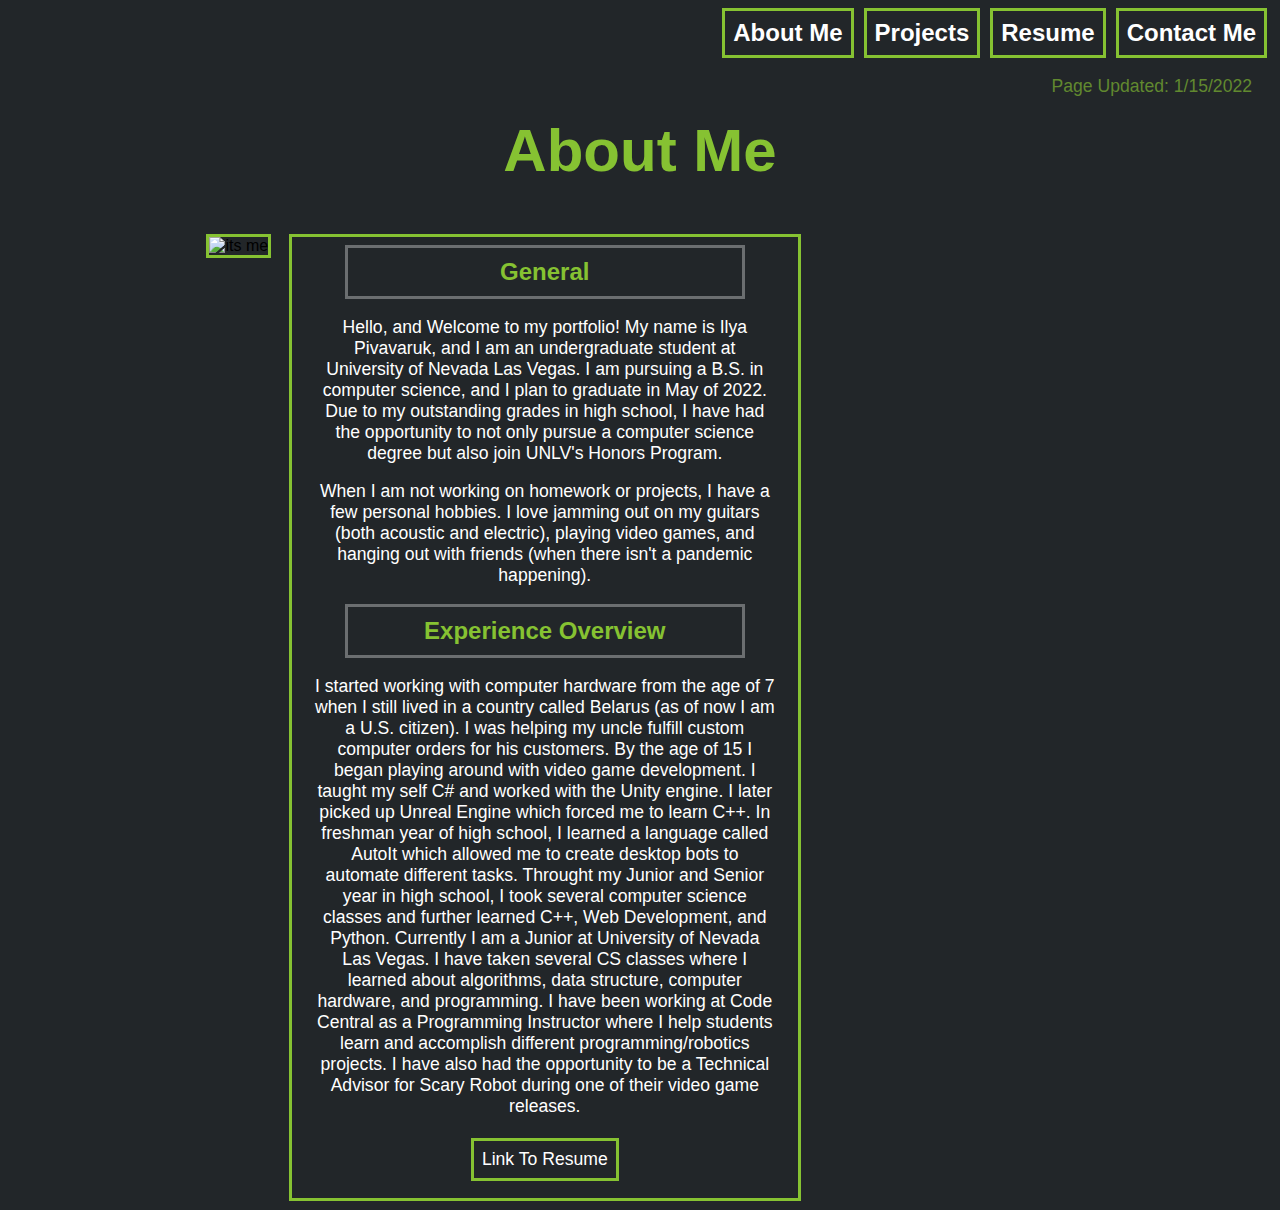
==== index.html @ baff5819 "webUpdate" ====
<!DOCTYPE html>
<html>
	<head>
		<link rel="stylesheet" href="stylesheet.css">
		<title>Ilya's Portfolio - About Me</title>
	</head>
	<body>
		<nav>
			<ul>
				<li><a href="contact.html"> Contact Me </a></li>
				<li><a href="PivavarukResume2022.pdf" target="_blank">Resume</a></li>
				<li><a href="projects.html"> Projects </a></li>
				<li><a href="index.html"> About Me </a></li>
			</ul>		
		</nav>
		<p class="up">
			Page Updated: 1/15/2022
		</p>
		<br>
		<h1>About Me</h1>
		
		<div class="row">
			<div>
				<img src="images/pic2.jpg" alt="its me">
			</div>
			<div class="col">
				<h2>General</h2>
				<p>
					Hello, and Welcome to my portfolio! My name is Ilya Pivavaruk, and I am an undergraduate
					student at University of Nevada Las Vegas. I am pursuing a B.S. in computer science, and 
					I plan to graduate in May of 2022. Due to my outstanding grades in high school, I have had 
					the opportunity to not only pursue a computer science degree but also join UNLV's Honors 
					Program.
				</p>
				<p>
					When I am not working on homework or projects, I have a few personal hobbies.
					I love jamming out on my guitars (both acoustic and electric), playing video games,
					and hanging out with friends (when there isn't a pandemic happening).
				</p>
				<h2>Experience Overview</h2>
				<p>
					I started working with computer hardware from the age of 7 when I still lived in a country called Belarus (as of now I am a U.S. citizen). 
					I was helping my uncle fulfill custom computer orders for his customers. By the age of 15 I began playing around with video
					game development. I taught my self C# and worked with the Unity engine. I later picked 
					up Unreal Engine which forced me to learn C++. In freshman year of high school, I learned a language
					called AutoIt which allowed me to create desktop bots to automate different tasks. Throught my
					Junior and Senior year in high school, I took several computer science classes and further learned
					C++, Web Development, and Python. Currently I am a Junior at University of Nevada Las Vegas. I have taken several CS classes where I learned about 
					algorithms, data structure, computer hardware, and programming. I have been working at Code Central
					as a Programming Instructor where I help students learn and accomplish different programming/robotics 
					projects. I have also had the opportunity to be a Technical Advisor for Scary Robot during one
					of their video game releases.<br><br>
					<a href="PivavarukResume2020.pdf" target="_blank">Link To Resume</a>
					
				</p>	
			</div>
		</div>
	</body>
</html>
---- stylesheet.css ----
html{
	font-family: Arial, Helvetica, sans-serif;
}
body {
	background-color: #222629;	
}
ul{
	margin: 0;
	padding: 0;
	list-style-type: none;
	overflow: hidden;

}
nav ul li{
	float: right;
	font-size: 150%;
	font-weight: bold;
	border-style: solid;
	border-color: #86c232;
	margin: 0px 5px;

}
nav ul li a{
	display: inline-block;
	padding: 8px;
	color: #ffffff;
	/*text-shadow: 2px 2px #61892f;*/

}
li a:hover{
	
	background-color: #61892f;
}
a:link{
	
	text-decoration: none;
}
h1 {
	color: #86c232;
	/*text-shadow: 2px 2px #61892f;*/
	font-size: 60px;
	text-align: center;
}
h2{
	color: #86c232;
	/*text-shadow: 2px 2px #61892f;*/
	text-align: center;
	padding: 10px;
	margin: 1% 10%;
	border-style: solid;
	border-color: #6b6e70;
}

p {
	color: #ffffff;
	font-size: 110%;
	text-align: center;
	padding: 0px 20px;
}
img{

	/*max-width: 505px;*/
	max-width: 48%;
	display: block;
	float:left;
	margin: 1%;
	border-style: solid;
	border-color: #86c232;
}
.row{
	text-align: center;
	margin: 3% 15%;
}
.col{
	float:left;
	/*width: 500px;*/
	max-width: 500px;
	/*min-width: 31%;*/
	margin: 1%;
	padding: 3px 3px 0 3px;
	border-style: solid;
	border-color: #86c232;
	
}
p a{
	display: inline-block;
	padding: 8px;
	color: #ffffff;
	/*text-shadow: 2px 2px #61892f;*/
	border-style: solid;
	border-color: #86c232;

}
p a:hover{
	
	background-color: #61892f;
}
.up{
	float:right;
	color: #61892f;
}
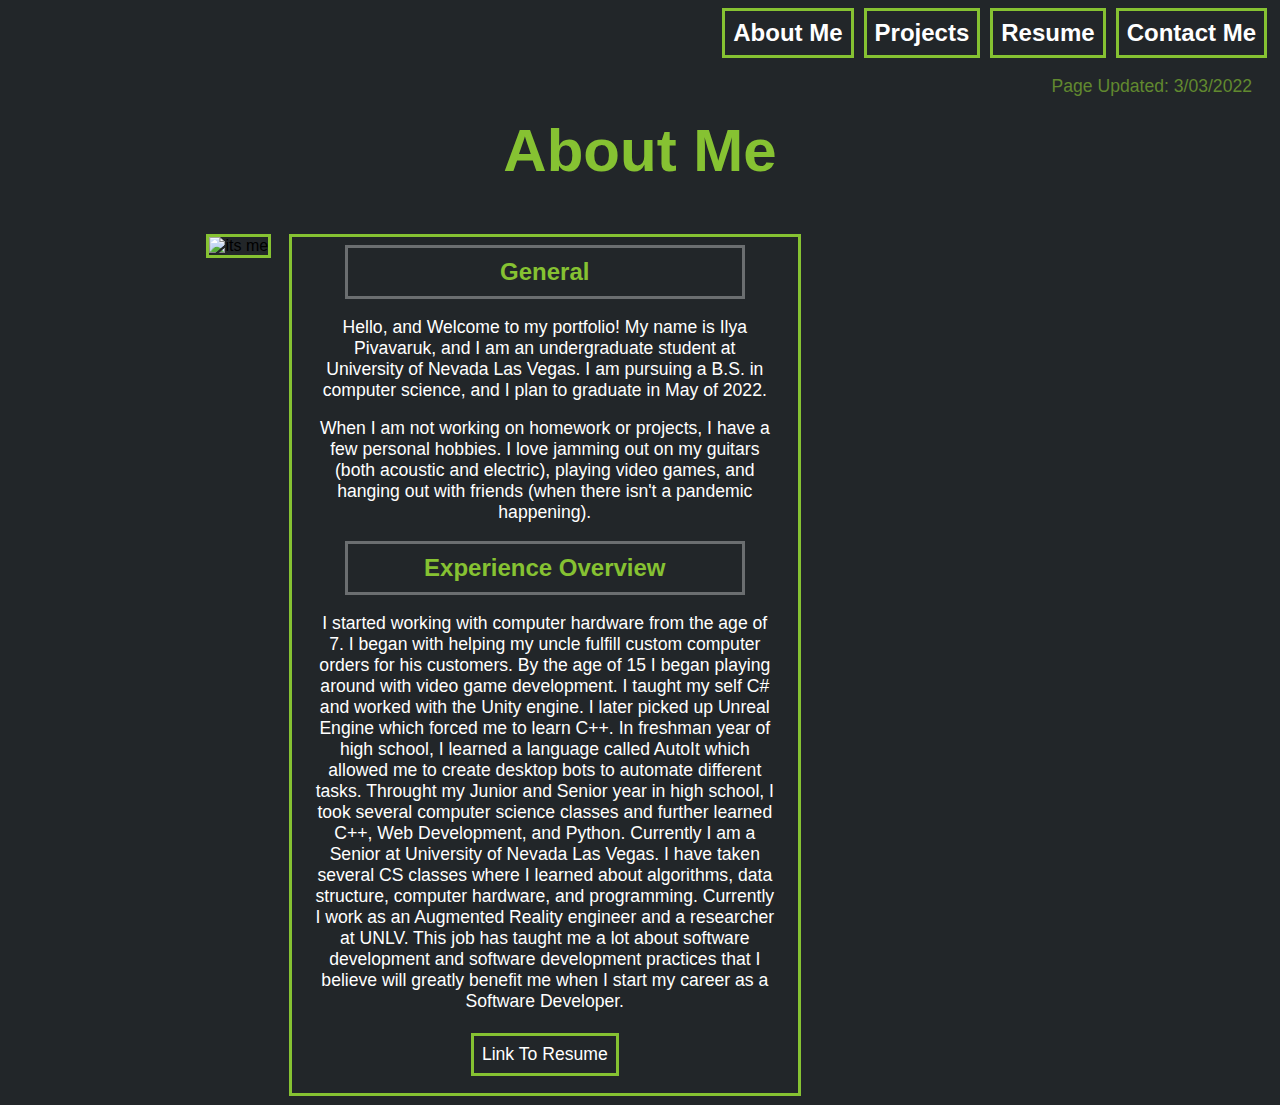
==== commit 6f17987d: "Feb 3 2022 update" ====
--- a/index.html
+++ b/index.html
@@ -14,7 +14,7 @@
 			</ul>		
 		</nav>
 		<p class="up">
-			Page Updated: 1/15/2022
+			Page Updated: 3/03/2022
 		</p>
 		<br>
 		<h1>About Me</h1>
@@ -28,9 +28,7 @@
 				<p>
 					Hello, and Welcome to my portfolio! My name is Ilya Pivavaruk, and I am an undergraduate
 					student at University of Nevada Las Vegas. I am pursuing a B.S. in computer science, and 
-					I plan to graduate in May of 2022. Due to my outstanding grades in high school, I have had 
-					the opportunity to not only pursue a computer science degree but also join UNLV's Honors 
-					Program.
+					I plan to graduate in May of 2022.
 				</p>
 				<p>
 					When I am not working on homework or projects, I have a few personal hobbies.
@@ -39,18 +37,17 @@
 				</p>
 				<h2>Experience Overview</h2>
 				<p>
-					I started working with computer hardware from the age of 7 when I still lived in a country called Belarus (as of now I am a U.S. citizen). 
-					I was helping my uncle fulfill custom computer orders for his customers. By the age of 15 I began playing around with video
+					I started working with computer hardware from the age of 7. 
+					I began with helping my uncle fulfill custom computer orders for his customers. By the age of 15 I began playing around with video
 					game development. I taught my self C# and worked with the Unity engine. I later picked 
 					up Unreal Engine which forced me to learn C++. In freshman year of high school, I learned a language
 					called AutoIt which allowed me to create desktop bots to automate different tasks. Throught my
 					Junior and Senior year in high school, I took several computer science classes and further learned
-					C++, Web Development, and Python. Currently I am a Junior at University of Nevada Las Vegas. I have taken several CS classes where I learned about 
-					algorithms, data structure, computer hardware, and programming. I have been working at Code Central
-					as a Programming Instructor where I help students learn and accomplish different programming/robotics 
-					projects. I have also had the opportunity to be a Technical Advisor for Scary Robot during one
-					of their video game releases.<br><br>
-					<a href="PivavarukResume2020.pdf" target="_blank">Link To Resume</a>
+					C++, Web Development, and Python. Currently I am a Senior at University of Nevada Las Vegas. I have taken several CS classes where I learned about 
+					algorithms, data structure, computer hardware, and programming. Currently I work as an Augmented Reality engineer and a researcher
+					at UNLV. This job has taught me a lot about software development and software development practices that I believe will greatly benefit
+					me when I start my career as a Software Developer.<br><br>
+					<a href="PivavarukResume2022.pdf" target="_blank">Link To Resume</a>
 					
 				</p>	
 			</div>
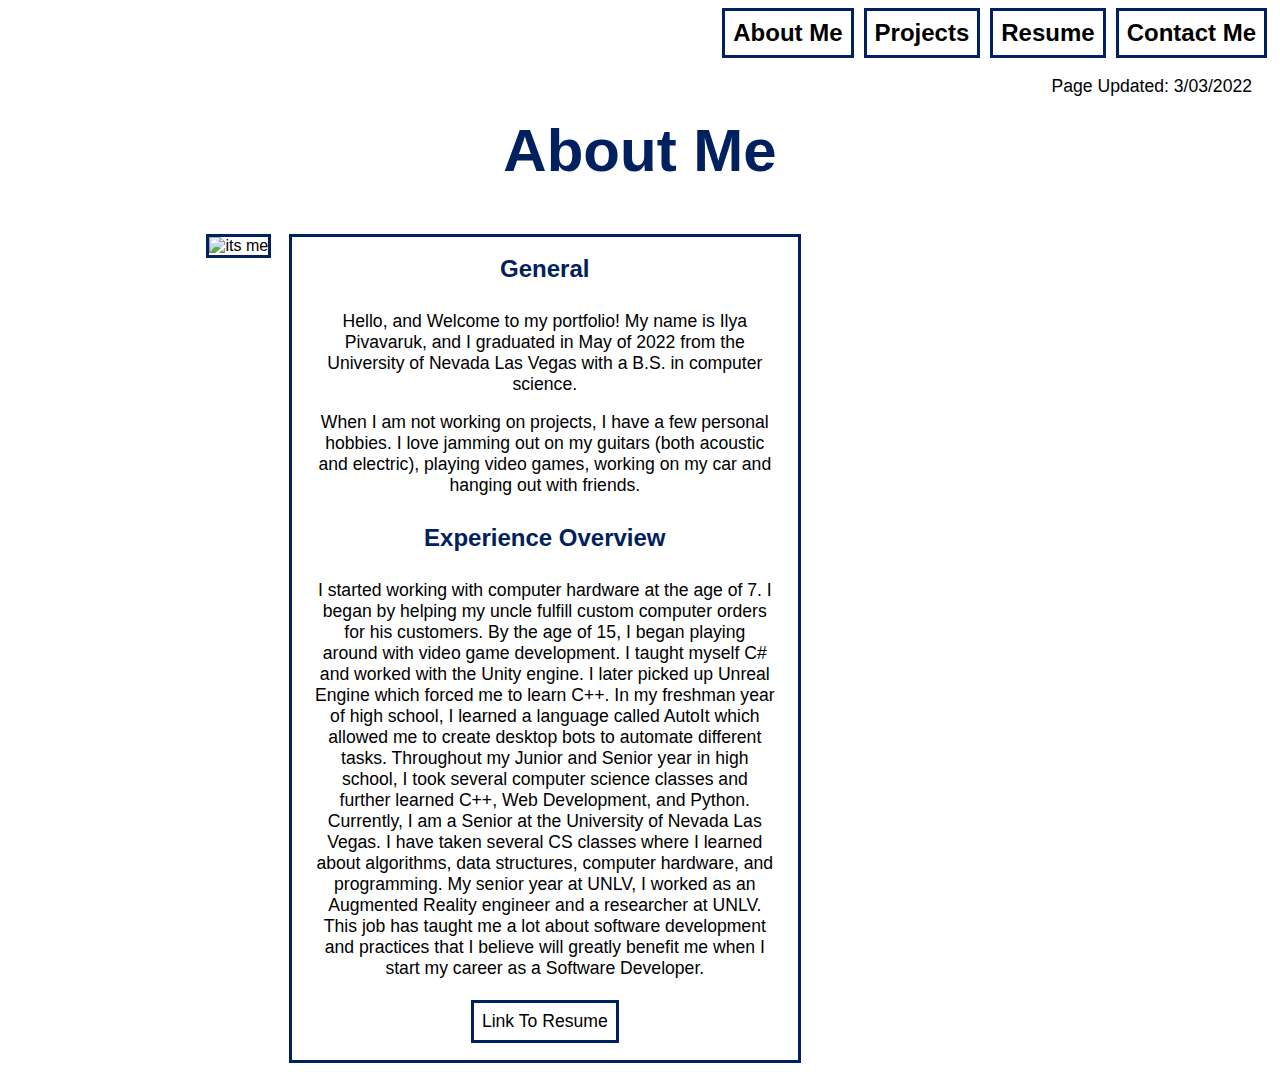
==== commit 184501be: "Updated Color Scheme" ====
--- a/index.html
+++ b/index.html
@@ -26,27 +26,23 @@
 			<div class="col">
 				<h2>General</h2>
 				<p>
-					Hello, and Welcome to my portfolio! My name is Ilya Pivavaruk, and I am an undergraduate
-					student at University of Nevada Las Vegas. I am pursuing a B.S. in computer science, and 
-					I plan to graduate in May of 2022.
+					Hello, and Welcome to my portfolio! My name is Ilya Pivavaruk, and I graduated in May of 2022 from the University 
+					of Nevada Las Vegas with a B.S. in computer science.
 				</p>
 				<p>
-					When I am not working on homework or projects, I have a few personal hobbies.
-					I love jamming out on my guitars (both acoustic and electric), playing video games,
-					and hanging out with friends (when there isn't a pandemic happening).
+					When I am not working on projects, I have a few personal hobbies. 
+					I love jamming out on my guitars (both acoustic and electric), playing video games, working on my car and hanging out with friends.
 				</p>
 				<h2>Experience Overview</h2>
 				<p>
-					I started working with computer hardware from the age of 7. 
-					I began with helping my uncle fulfill custom computer orders for his customers. By the age of 15 I began playing around with video
-					game development. I taught my self C# and worked with the Unity engine. I later picked 
-					up Unreal Engine which forced me to learn C++. In freshman year of high school, I learned a language
-					called AutoIt which allowed me to create desktop bots to automate different tasks. Throught my
-					Junior and Senior year in high school, I took several computer science classes and further learned
-					C++, Web Development, and Python. Currently I am a Senior at University of Nevada Las Vegas. I have taken several CS classes where I learned about 
-					algorithms, data structure, computer hardware, and programming. Currently I work as an Augmented Reality engineer and a researcher
-					at UNLV. This job has taught me a lot about software development and software development practices that I believe will greatly benefit
-					me when I start my career as a Software Developer.<br><br>
+					I started working with computer hardware at the age of 7. I began by helping my uncle fulfill custom computer orders for his customers. 
+					By the age of 15, I began playing around with video game development. I taught myself C# and worked with the Unity engine. 
+					I later picked up Unreal Engine which forced me to learn C++. In my freshman year of high school, I learned a language called AutoIt 
+					which allowed me to create desktop bots to automate different tasks. Throughout my Junior and Senior year in high school, I took several 
+					computer science classes and further learned C++, Web Development, and Python. Currently, I am a Senior at the University of Nevada Las Vegas. 
+					I have taken several CS classes where I learned about algorithms, data structures, computer hardware, and programming. My senior year at UNLV, 
+					I worked as an Augmented Reality engineer and a researcher at UNLV. This job has taught me a lot about software development and practices that 
+					I believe will greatly benefit me when I start my career as a Software Developer.<br><br>
 					<a href="PivavarukResume2022.pdf" target="_blank">Link To Resume</a>
 					
 				</p>	
--- a/stylesheet.css
+++ b/stylesheet.css
@@ -2,7 +2,7 @@
 	font-family: Arial, Helvetica, sans-serif;
 }
 body {
-	background-color: #222629;	
+	background-color: #ffffff;	
 }
 ul{
 	margin: 0;
@@ -16,43 +16,43 @@
 	font-size: 150%;
 	font-weight: bold;
 	border-style: solid;
-	border-color: #86c232;
+	border-color: #002060;
 	margin: 0px 5px;
 
 }
 nav ul li a{
 	display: inline-block;
 	padding: 8px;
-	color: #ffffff;
+	color: #000000;
 	/*text-shadow: 2px 2px #61892f;*/
 
 }
 li a:hover{
 	
-	background-color: #61892f;
+	background-color: #00206042;
 }
 a:link{
 	
 	text-decoration: none;
 }
 h1 {
-	color: #86c232;
+	color: #002060;
 	/*text-shadow: 2px 2px #61892f;*/
 	font-size: 60px;
 	text-align: center;
 }
 h2{
-	color: #86c232;
+	color: #002060;
 	/*text-shadow: 2px 2px #61892f;*/
 	text-align: center;
 	padding: 10px;
 	margin: 1% 10%;
-	border-style: solid;
-	border-color: #6b6e70;
+	/*border-style: solid;
+	border-color: #6b6e70;*/
 }
 
 p {
-	color: #ffffff;
+	color: #000000;
 	font-size: 110%;
 	text-align: center;
 	padding: 0px 20px;
@@ -65,7 +65,7 @@
 	float:left;
 	margin: 1%;
 	border-style: solid;
-	border-color: #86c232;
+	border-color: #002060;
 }
 .row{
 	text-align: center;
@@ -79,23 +79,23 @@
 	margin: 1%;
 	padding: 3px 3px 0 3px;
 	border-style: solid;
-	border-color: #86c232;
+	border-color: #002060;
 	
 }
 p a{
 	display: inline-block;
 	padding: 8px;
-	color: #ffffff;
+	color: #000000;
 	/*text-shadow: 2px 2px #61892f;*/
 	border-style: solid;
-	border-color: #86c232;
+	border-color: #002060;
 
 }
 p a:hover{
 	
-	background-color: #61892f;
+	background-color: #00206042;
 }
 .up{
 	float:right;
-	color: #61892f;
-}+	color: #000000;
+}
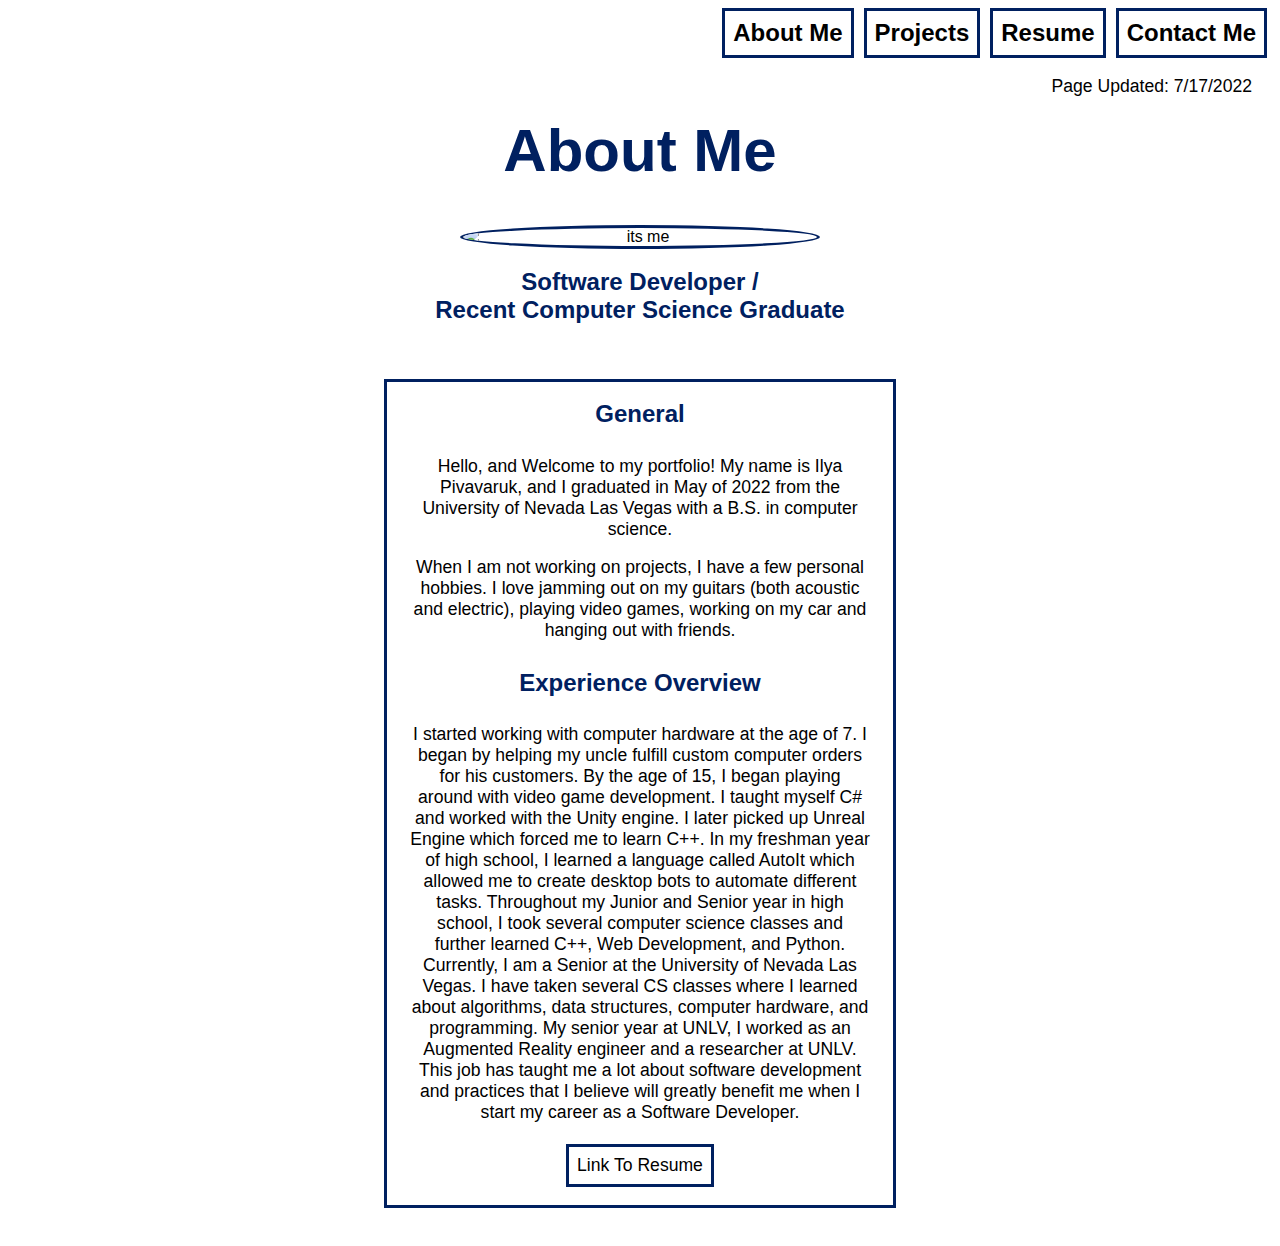
==== commit b63f2cae: "Picture Updated" ====
--- a/index.html
+++ b/index.html
@@ -14,7 +14,7 @@
 			</ul>		
 		</nav>
 		<p class="up">
-			Page Updated: 3/03/2022
+			Page Updated: 7/17/2022
 		</p>
 		<br>
 		<h1>About Me</h1>
@@ -22,7 +22,9 @@
 		<div class="row">
 			<div>
 				<img src="images/pic2.jpg" alt="its me">
+				<h2>Software Developer / <br>Recent Computer Science Graduate</h2>
 			</div>
+			<br></br>
 			<div class="col">
 				<h2>General</h2>
 				<p>
--- a/stylesheet.css
+++ b/stylesheet.css
@@ -1,3 +1,4 @@
+/*for index */
 html{
 	font-family: Arial, Helvetica, sans-serif;
 }
@@ -60,23 +61,29 @@
 img{
 
 	/*max-width: 505px;*/
-	max-width: 48%;
+	max-width: 40%;
 	display: block;
-	float:left;
-	margin: 1%;
+	/*float:left;*/
+	
+	margin-left: auto;
+	margin-right: auto;
+
 	border-style: solid;
 	border-color: #002060;
+	border-radius: 50%;
+	
 }
 .row{
 	text-align: center;
 	margin: 3% 15%;
 }
 .col{
-	float:left;
+	
 	/*width: 500px;*/
 	max-width: 500px;
 	/*min-width: 31%;*/
-	margin: 1%;
+	margin-left: auto;
+	margin-right: auto;
 	padding: 3px 3px 0 3px;
 	border-style: solid;
 	border-color: #002060;
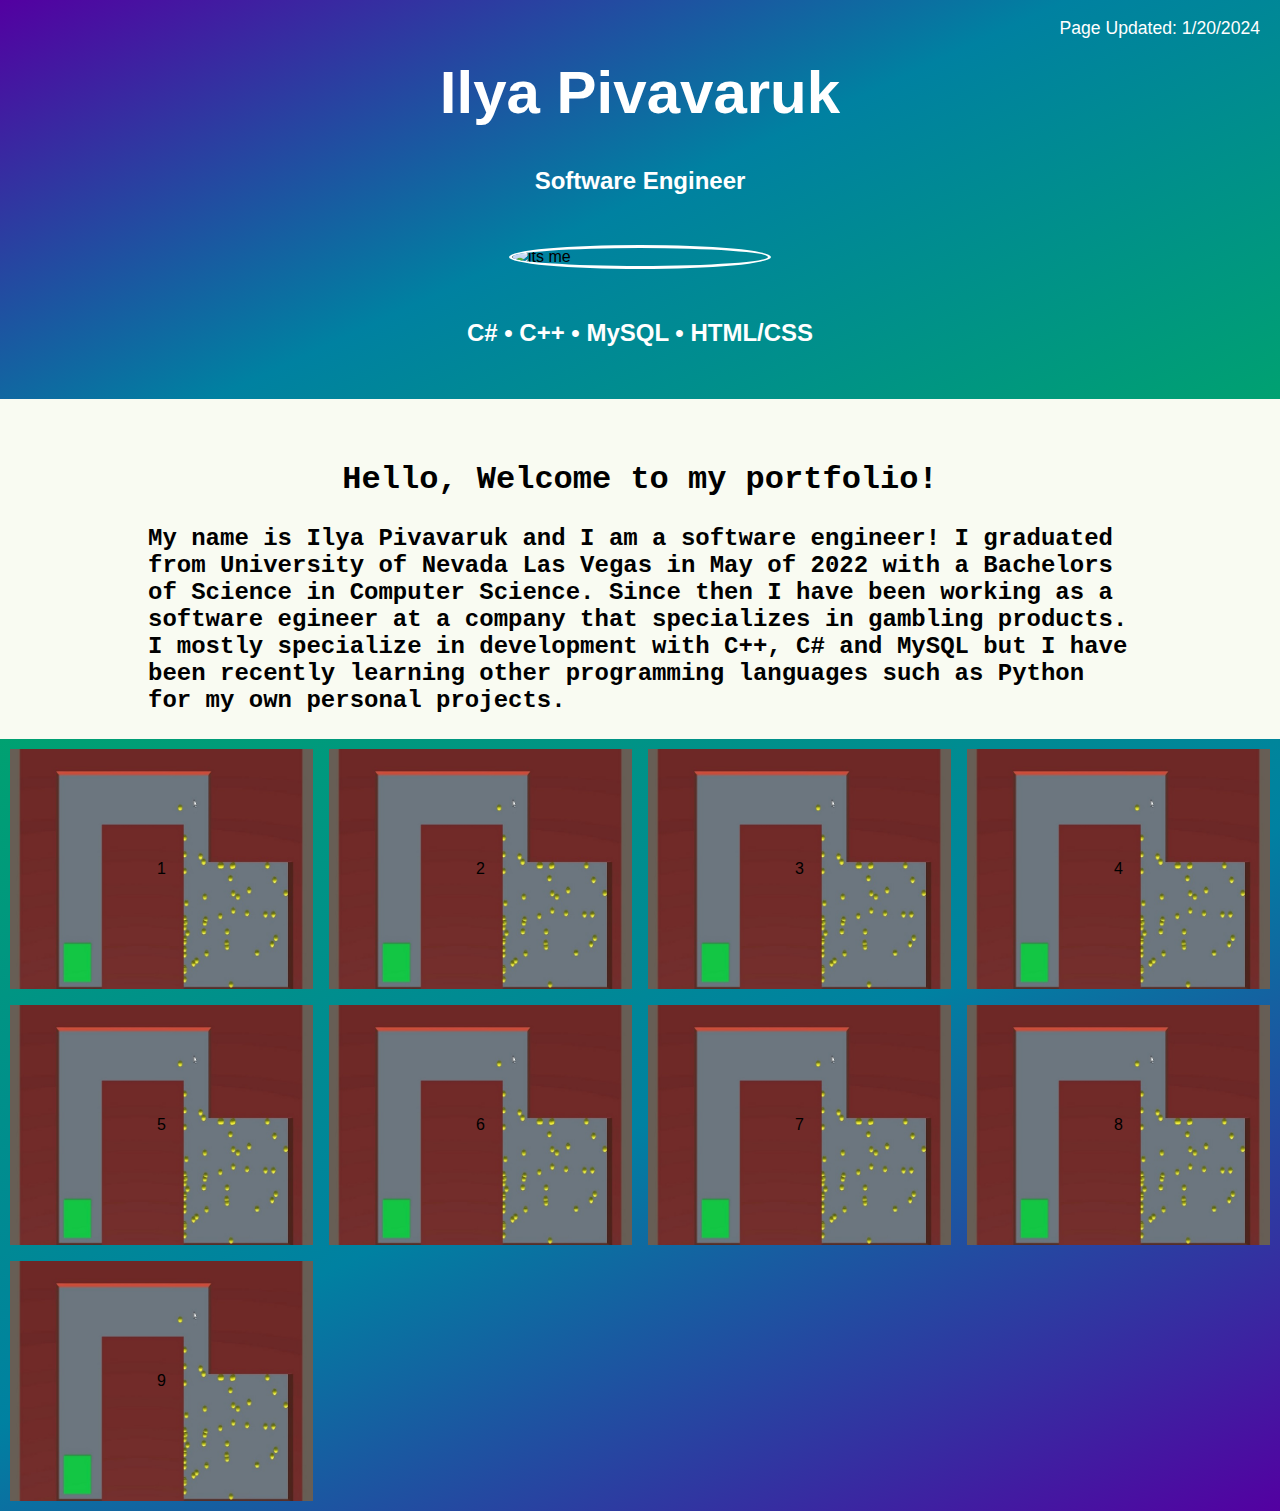
==== commit 653bcca0: "Changing layout" ====
--- a/index.html
+++ b/index.html
@@ -5,50 +5,79 @@
 		<title>Ilya's Portfolio - About Me</title>
 	</head>
 	<body>
-		<nav>
+		<!--<nav>
 			<ul>
 				<li><a href="contact.html"> Contact Me </a></li>
-				<li><a href="PivavarukResume2022.pdf" target="_blank">Resume</a></li>
+				<li><a href="IlyaPivavarukResume2023.pdf" target="_blank">Resume</a></li>
 				<li><a href="projects.html"> Projects </a></li>
 				<li><a href="index.html"> About Me </a></li>
 			</ul>		
-		</nav>
-		<p class="up">
-			Page Updated: 7/17/2022
-		</p>
-		<br>
-		<h1>About Me</h1>
-		
-		<div class="row">
-			<div>
+		</nav>-->
+		<div class="header_row">
+			<p>
+				Page Updated: 1/20/2024
+			</p>
+			<br>
+			<h1>Ilya Pivavaruk</h1>
+			<h2>Software Engineer</h2>
+			<div class="img_div">
 				<img src="images/pic2.jpg" alt="its me">
-				<h2>Software Developer / <br>Recent Computer Science Graduate</h2>
 			</div>
+			<h2>C# • C++ • MySQL • HTML/CSS</h2>		
+		</div>
+
+		<div class="description_row">
+
 			<br></br>
-			<div class="col">
-				<h2>General</h2>
-				<p>
-					Hello, and Welcome to my portfolio! My name is Ilya Pivavaruk, and I graduated in May of 2022 from the University 
-					of Nevada Las Vegas with a B.S. in computer science.
-				</p>
-				<p>
-					When I am not working on projects, I have a few personal hobbies. 
-					I love jamming out on my guitars (both acoustic and electric), playing video games, working on my car and hanging out with friends.
-				</p>
-				<h2>Experience Overview</h2>
-				<p>
-					I started working with computer hardware at the age of 7. I began by helping my uncle fulfill custom computer orders for his customers. 
-					By the age of 15, I began playing around with video game development. I taught myself C# and worked with the Unity engine. 
-					I later picked up Unreal Engine which forced me to learn C++. In my freshman year of high school, I learned a language called AutoIt 
-					which allowed me to create desktop bots to automate different tasks. Throughout my Junior and Senior year in high school, I took several 
-					computer science classes and further learned C++, Web Development, and Python. Currently, I am a Senior at the University of Nevada Las Vegas. 
-					I have taken several CS classes where I learned about algorithms, data structures, computer hardware, and programming. My senior year at UNLV, 
-					I worked as an Augmented Reality engineer and a researcher at UNLV. This job has taught me a lot about software development and practices that 
-					I believe will greatly benefit me when I start my career as a Software Developer.<br><br>
-					<a href="PivavarukResume2022.pdf" target="_blank">Link To Resume</a>
-					
-				</p>	
+			<!--<div class="col">-->
+			<h2>Hello, Welcome to my portfolio!</h2>
+			<p>
+				My name is Ilya Pivavaruk and I am a software engineer! I graduated from University of Nevada
+				Las Vegas in May of 2022 with a Bachelors of Science in Computer Science. Since then I have
+				been working as a software egineer at a company that specializes in gambling products. I 
+				mostly specialize in development with C++, C# and MySQL but I have been recently learning
+				other programming languages such as Python for my own personal projects.
+			</p>
+
+		</div>
+		<div class="projects_grid">
+			
+			<div class="grid_obj">
+				1
 			</div>
+			
+			<div class="grid_obj">
+				2
+			</div>
+			
+			<div class="grid_obj">
+				3
+			</div>
+			
+			<div class="grid_obj">
+				4
+			</div>
+			
+			<div class="grid_obj">
+				5
+			</div>
+			
+			<div class="grid_obj">
+				6
+			</div>
+			
+			<div class="grid_obj">
+				7
+			</div>
+			
+			<div class="grid_obj">
+				8
+			</div>
+			
+			<div class="grid_obj">
+				9
+			</div>
+
 		</div>
 	</body>
 </html>
--- a/stylesheet.css
+++ b/stylesheet.css
@@ -1,10 +1,93 @@
+:root {
+	--headerTextColor: rgb(255, 255, 255);
+}
+
 /*for index */
 html{
 	font-family: Arial, Helvetica, sans-serif;
 }
+
+/*header format start*/
+.header_row{
+	background-image: linear-gradient(155deg,#5300a1 ,#0081a1,#00a171);
+	width: 100%;
+	margin: 0;
+	padding-bottom: .1%;
+}
+/*Text: "The date of change"*/
+.header_row p{
+	float: right;
+	color: var(--headerTextColor);
+}
+/*text: "Ilya Pivavaruk"*/
+.header_row h1 {
+	color: var(--headerTextColor);
+	font-size: 60px;
+	text-align: center;
+}
+/*text: "Software Engineer"*/
+.header_row h2{
+	color: var(--headerTextColor);
+	text-align: center;
+	padding-left: 10px;
+	padding-right: 10px;
+	margin-bottom: 50px;
+}
+/*image of me*/
+.header_row img{
+
+	/*max-width: 505px;*/
+	max-width: 20%;
+	display: block;
+	/*float:left;*/
+	
+	margin-left: auto;
+	margin-right: auto;
+
+	border-style: solid;
+	border-color: var(--headerTextColor);
+	/*border-color: #002060;*/
+	border-radius: 50%;
+	
+}
+.img_div{
+	margin-bottom: 50px;
+}
+
+/*header format end*/
+
 body {
-	background-color: #ffffff;	
+	/*background-color: #ffffff;*/
+	background-color: #f9fbf2;
+	margin:0px;
 }
+
+/*description row start*/
+
+.description_row{
+	
+	width: 100%;
+	margin: 0;
+	padding-bottom: .1%;
+	font-family:'Courier New', Courier, monospace;
+}
+
+.description_row h2{
+	text-align: center;
+	font-size: 200%;
+	font-weight: bolder;
+}
+.description_row p{
+	text-align: left;
+	margin-left: 10%;
+	margin-right: 10%;
+
+	font-size: 150%;
+	font-weight:bold;
+}
+
+/*description row end*/
+
 ul{
 	margin: 0;
 	padding: 0;
@@ -36,21 +119,7 @@
 	
 	text-decoration: none;
 }
-h1 {
-	color: #002060;
-	/*text-shadow: 2px 2px #61892f;*/
-	font-size: 60px;
-	text-align: center;
-}
-h2{
-	color: #002060;
-	/*text-shadow: 2px 2px #61892f;*/
-	text-align: center;
-	padding: 10px;
-	margin: 1% 10%;
-	/*border-style: solid;
-	border-color: #6b6e70;*/
-}
+
 
 p {
 	color: #000000;
@@ -58,37 +127,12 @@
 	text-align: center;
 	padding: 0px 20px;
 }
-img{
 
-	/*max-width: 505px;*/
-	max-width: 40%;
-	display: block;
-	/*float:left;*/
-	
-	margin-left: auto;
-	margin-right: auto;
-
-	border-style: solid;
-	border-color: #002060;
-	border-radius: 50%;
-	
-}
 .row{
 	text-align: center;
 	margin: 3% 15%;
 }
-.col{
-	
-	/*width: 500px;*/
-	max-width: 500px;
-	/*min-width: 31%;*/
-	margin-left: auto;
-	margin-right: auto;
-	padding: 3px 3px 0 3px;
-	border-style: solid;
-	border-color: #002060;
-	
-}
+
 p a{
 	display: inline-block;
 	padding: 8px;
@@ -102,7 +146,47 @@
 	
 	background-color: #00206042;
 }
-.up{
-	float:right;
-	color: #000000;
+
+/*projects row start*/
+.projects_row{
+
+	background-image: linear-gradient(155deg,#00a171 ,#0081a1,#5300a1);
+	width: 100%;
+	margin: 0;
+	padding-bottom: .1%;
 }
+
+/*---------------------------------------------------*/
+.projects_grid{
+	background-image: linear-gradient(155deg,#00a171 ,#0081a1,#5300a1);
+	padding: 10px;
+	display: grid;
+	gap: 1rem;
+
+	grid-template-columns: repeat(auto-fit, minmax(240px, 1fr));
+
+	grid-auto-rows: minmax(240px, 1fr);
+}
+
+.grid_obj{
+	background-image: url("images/mazepic.jpg");
+	background-color: greenyellow;
+	
+
+	display:flex;
+	flex-direction: column;
+	justify-content: center;
+	align-items: center;
+
+	height: 100%;
+	width: 100%;
+	overflow: hidden;
+	background-size: cover;
+	background-position: center;
+	background-repeat: no-repeat;
+}
+
+/*---------------------------------------------------*/
+
+
+/*projects row end*/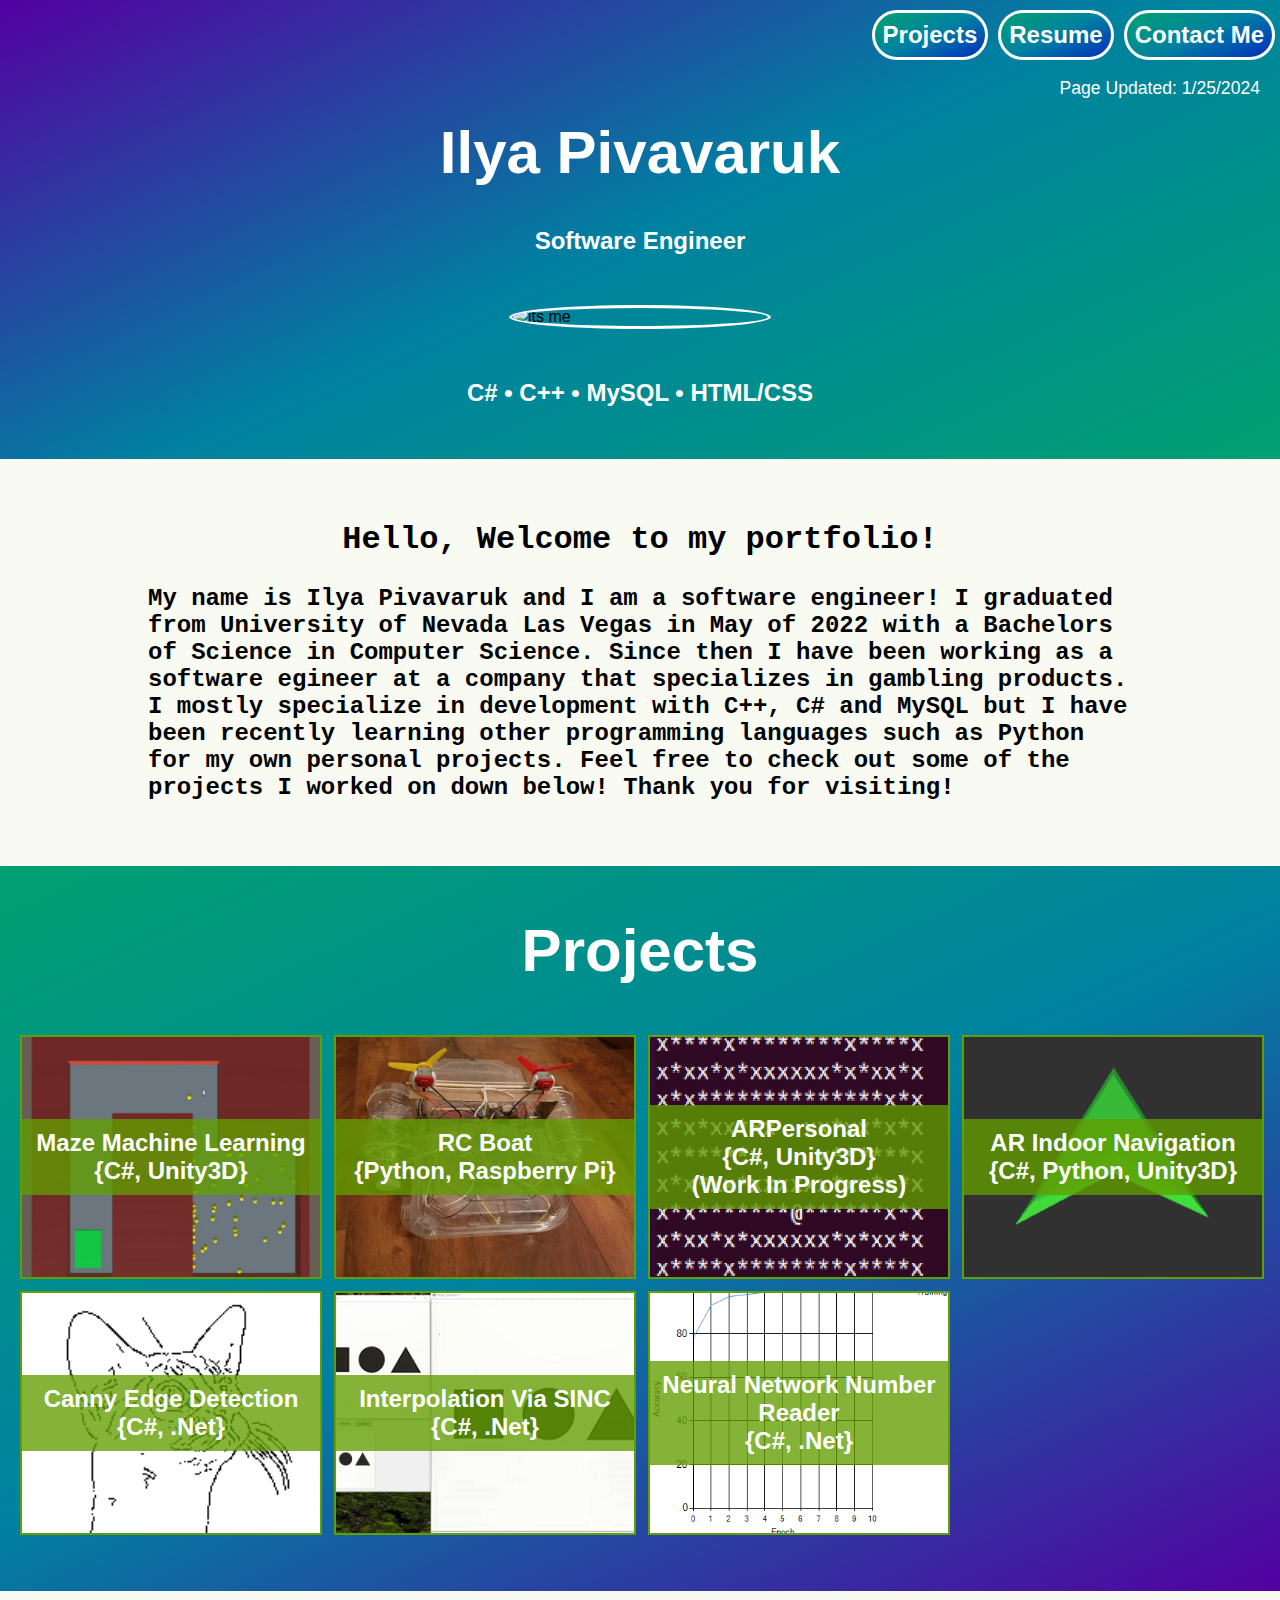
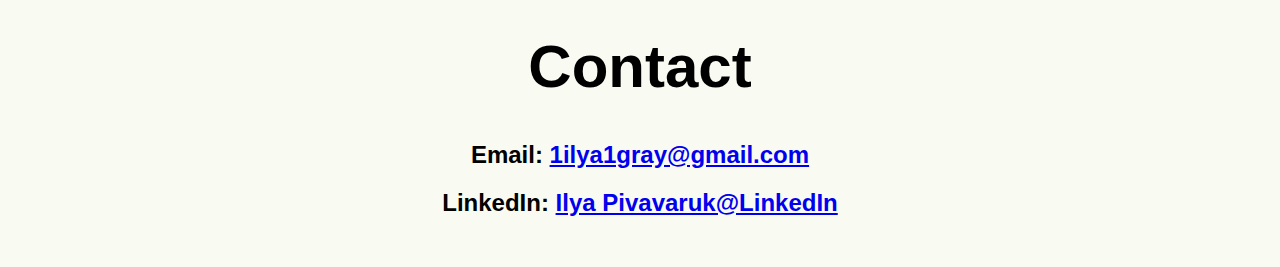
==== commit ca466738: "More UI changes" ====
--- a/index.html
+++ b/index.html
@@ -2,7 +2,7 @@
 <html>
 	<head>
 		<link rel="stylesheet" href="stylesheet.css">
-		<title>Ilya's Portfolio - About Me</title>
+		<title>Ilya's Portfolio</title>
 	</head>
 	<body>
 		<!--<nav>
@@ -13,9 +13,17 @@
 				<li><a href="index.html"> About Me </a></li>
 			</ul>		
 		</nav>-->
+
 		<div class="header_row">
+			<nav>
+				<ul>
+					<li><a href="#cont"> Contact Me </a></li>
+					<li><a href="IlyaPivavarukResume2024.pdf" target="_blank">Resume</a></li>
+					<li><a href="#desc"> Projects </a></li>
+				</ul>		
+			</nav>			
 			<p>
-				Page Updated: 1/20/2024
+				Page Updated: 1/25/2024
 			</p>
 			<br>
 			<h1>Ilya Pivavaruk</h1>
@@ -26,58 +34,91 @@
 			<h2>C# • C++ • MySQL • HTML/CSS</h2>		
 		</div>
 
-		<div class="description_row">
+		<div id="desc"class="description_row">
 
 			<br></br>
 			<!--<div class="col">-->
 			<h2>Hello, Welcome to my portfolio!</h2>
-			<p>
+			<p >
 				My name is Ilya Pivavaruk and I am a software engineer! I graduated from University of Nevada
 				Las Vegas in May of 2022 with a Bachelors of Science in Computer Science. Since then I have
 				been working as a software egineer at a company that specializes in gambling products. I 
 				mostly specialize in development with C++, C# and MySQL but I have been recently learning
-				other programming languages such as Python for my own personal projects.
+				other programming languages such as Python for my own personal projects. Feel free to check
+				out some of the projects I worked on down below! Thank you for visiting!
 			</p>
 
 		</div>
-		<div class="projects_grid">
-			
-			<div class="grid_obj">
-				1
+
+		<div id="proj" class="bottom">
+			<h1>Projects</h1>
+			<div class="projects_grid">
+				<a href="proj/maze.html" target="_blank">
+					<div class="grid_obj" style="background-image: url(images/mazepic.jpg);">
+						<h2>
+							Maze Machine Learning<br>
+							{C#, Unity3D}
+						</h2>
+					</div>
+				</a>
+				<a href="proj/rcb.html" target="_blank">
+					<div class="grid_obj" style="background-image: url(images/rcbpic.jpg);">
+						<h2>
+							RC Boat<br>
+							{Python, Raspberry Pi}
+						</h2>
+					</div>
+				</a>
+				<a href="proj/bus.html" target="_blank">
+					<div class="grid_obj" style="background-image: url(images/pacpic.jpg);">
+						<h2>
+							ARPersonal<br>
+							{C#, Unity3D}<br>
+							(Work In Progress)
+						</h2>
+					</div>
+				</a>
+				<a href="proj/nav.html" target="_blank">
+					<div class="grid_obj" style="background-image: url(images/arnavpic.png);">
+						<h2>
+							AR Indoor Navigation<br>
+							{C#, Python, Unity3D}
+						</h2>
+					</div>
+				</a>
+				<a href="proj/canny.html" target="_blank">
+					<div class="grid_obj" style="background-image: url(images/canny1.png);">
+						<h2>
+							Canny Edge Detection<br>
+							{C#, .Net}
+						</h2>
+					</div>
+				</a>
+				<a href="proj/sinc.html" target="_blank">
+					<div class="grid_obj" style="background-image: url(images/sinc2.png);">
+						<h2>
+							Interpolation Via SINC<br>
+							{C#, .Net}
+						</h2>
+					</div>
+				</a>
+				<a href="proj/nn.html" target="_blank">
+					<div class="grid_obj" style="background-image: url(images/ml3.png);">
+						<h2>
+							Neural Network Number Reader<br>
+							{C#, .Net}
+						</h2>
+					</div>
+				</a>
+
 			</div>
-			
-			<div class="grid_obj">
-				2
-			</div>
-			
-			<div class="grid_obj">
-				3
-			</div>
-			
-			<div class="grid_obj">
-				4
-			</div>
-			
-			<div class="grid_obj">
-				5
-			</div>
-			
-			<div class="grid_obj">
-				6
-			</div>
-			
-			<div class="grid_obj">
-				7
-			</div>
-			
-			<div class="grid_obj">
-				8
-			</div>
-			
-			<div class="grid_obj">
-				9
-			</div>
+		</div>
 
+		<div id="cont" class="footer">
+			<h1>Contact</h1>
+			<h2>Email: <a href="mailto:1ilya1gray@gmail.com">1ilya1gray@gmail.com</a></h2>
+			<h2>LinkedIn: <a href="https://www.linkedin.com/in/ilya-pivavaruk-04bb78182/" target="_blank">Ilya Pivavaruk@LinkedIn</a></h2>
 		</div>
+
 	</body>
 </html>
--- a/stylesheet.css
+++ b/stylesheet.css
@@ -14,6 +14,42 @@
 	margin: 0;
 	padding-bottom: .1%;
 }
+
+.header_row ul{
+	margin: 0;
+	padding: 0;
+	list-style-type: none;
+	overflow: hidden;
+	
+}
+.header_row nav ul li{
+	float: right;
+	font-size: 150%;
+	font-weight: bold;
+	border-style: solid;
+	border-color: var(--headerTextColor);
+	margin: 10px 5px 0px 5px;
+	border-radius: 25px;
+	overflow: hidden;
+	background-image: linear-gradient(155deg,#00a171,#0081a1,#002cbe );
+	
+}
+.header_row nav ul li a{
+	display: inline-block;
+	padding: 8px;
+	color: var(--headerTextColor);
+	/*text-shadow: 2px 2px #61892f;*/
+}
+.header_row nav ul li a:hover{
+	
+	background-color: #ffee005d;
+	
+}
+.header_row a:link{
+	
+	text-decoration: none;
+}
+
 /*Text: "The date of change"*/
 .header_row p{
 	float: right;
@@ -87,39 +123,6 @@
 }
 
 /*description row end*/
-
-ul{
-	margin: 0;
-	padding: 0;
-	list-style-type: none;
-	overflow: hidden;
-
-}
-nav ul li{
-	float: right;
-	font-size: 150%;
-	font-weight: bold;
-	border-style: solid;
-	border-color: #002060;
-	margin: 0px 5px;
-
-}
-nav ul li a{
-	display: inline-block;
-	padding: 8px;
-	color: #000000;
-	/*text-shadow: 2px 2px #61892f;*/
-
-}
-li a:hover{
-	
-	background-color: #00206042;
-}
-a:link{
-	
-	text-decoration: none;
-}
-
 
 p {
 	color: #000000;
@@ -157,9 +160,19 @@
 }
 
 /*---------------------------------------------------*/
+.bottom{
+	background-image: linear-gradient(155deg,#00a171 ,#0081a1,#5300a1);
+
+}
+.bottom h1{
+	color: var(--headerTextColor);
+	font-size: 60px;
+	text-align: center;
+	padding-top: 50px;
+}
 .projects_grid{
-	background-image: linear-gradient(155deg,#00a171 ,#0081a1,#5300a1);
-	padding: 10px;
+	
+	padding: 10px 20px 60px 20px;
 	display: grid;
 	gap: 1rem;
 
@@ -169,10 +182,7 @@
 }
 
 .grid_obj{
-	background-image: url("images/mazepic.jpg");
-	background-color: greenyellow;
-	
-
+	
 	display:flex;
 	flex-direction: column;
 	justify-content: center;
@@ -184,9 +194,71 @@
 	background-size: cover;
 	background-position: center;
 	background-repeat: no-repeat;
-}
-
+
+	border-style: solid;
+	border-width: 2px;
+	border-color: rgb(97, 158, 0);
+}
+
+.grid_obj h2{
+	color: var(--headerTextColor);
+
+	background-color: rgba(97, 158, 0, 0.781);
+	background-size: cover;
+	width: 100%;
+	padding: 10px 0px;
+
+	text-align: center;
+
+}
+
+.grid_obj:hover{
+	box-shadow: 0 0 5px 5px rgba(211, 214, 0, 0.781);
+}
+
+.projects_grid a:link{
+	
+	text-decoration: none;
+}
 /*---------------------------------------------------*/
 
 
-/*projects row end*/+/*projects row end*/
+
+/*Footer Start*/
+
+.footer{
+	background-color: #f9fbf2;
+	text-align: center;
+	margin-bottom: 50px;
+
+}
+
+.footer h1{
+	color: black;
+	font-size: 60px;
+	text-align: center;
+}
+.footer h2{
+	color: black;
+	text-align: center;
+	padding-left: 10px;
+	padding-right: 10px;
+	
+}
+
+
+
+
+
+
+
+
+
+/*Footer End*/
+
+/*---------------------------------------------------*/
+
+
+
+
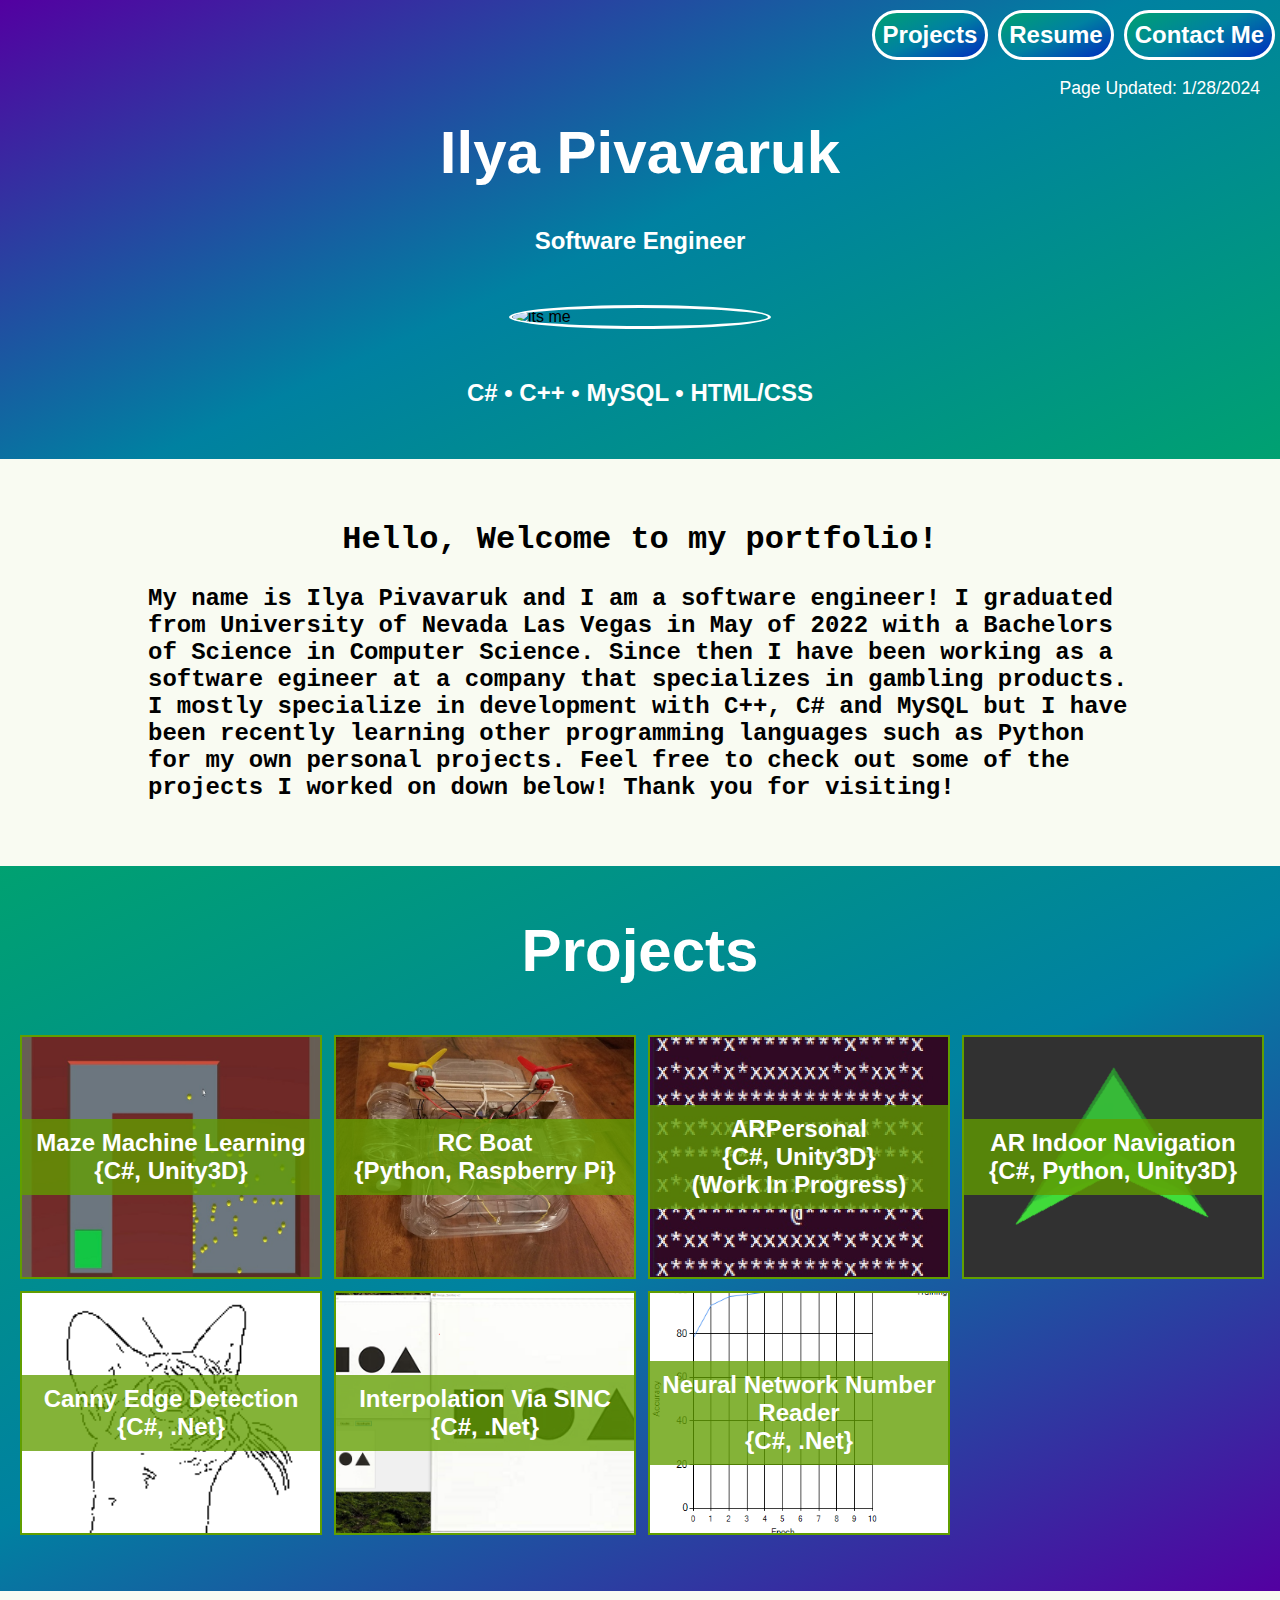
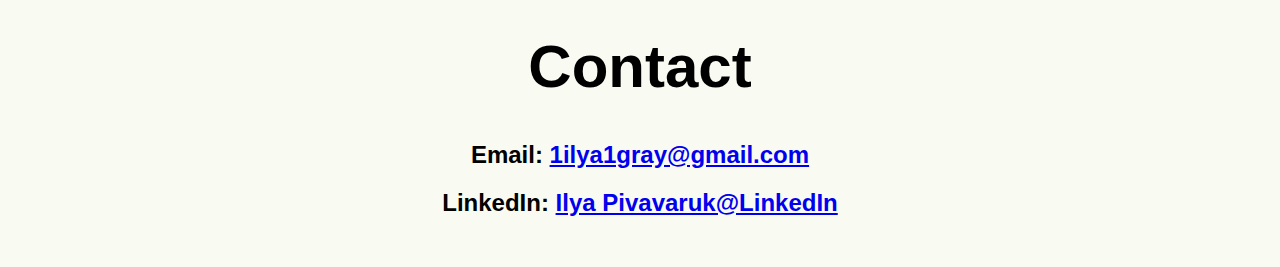
==== commit 43040ba4: "Updated Project Pages" ====
--- a/index.html
+++ b/index.html
@@ -23,7 +23,7 @@
 				</ul>		
 			</nav>			
 			<p>
-				Page Updated: 1/25/2024
+				Page Updated: 1/28/2024
 			</p>
 			<br>
 			<h1>Ilya Pivavaruk</h1>
